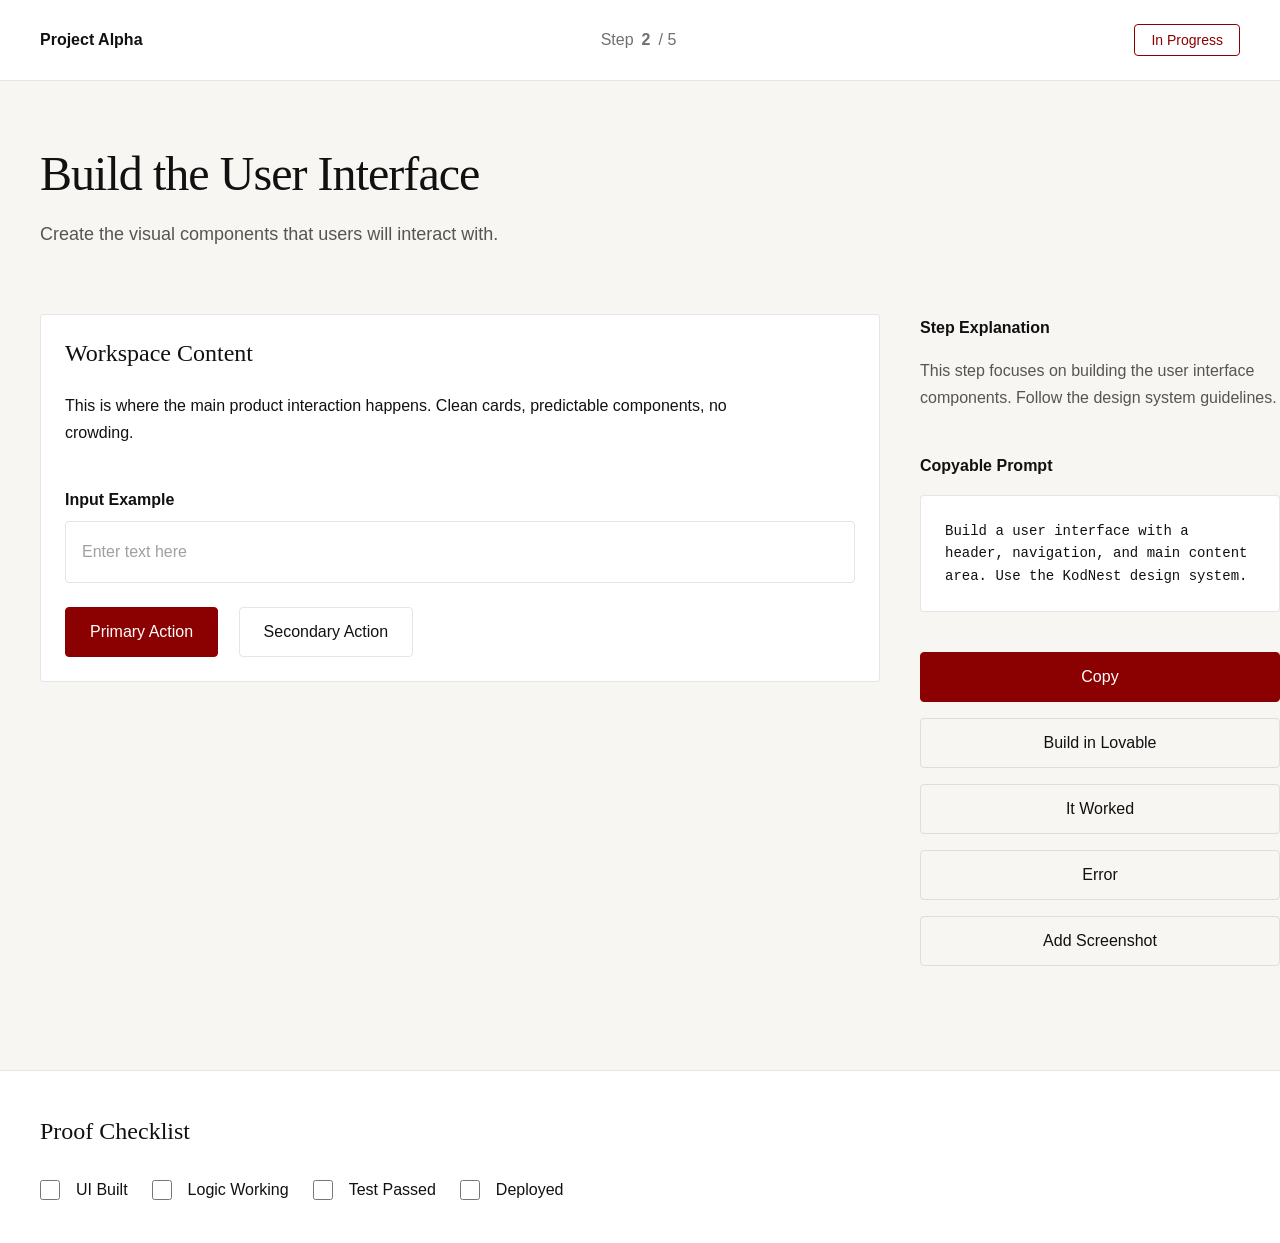
==== index.html @ f84b7b8b "Add index.html for deployment root Co-authored-by: Cursor <cursoragent@cursor.com>" ====
<!DOCTYPE html>
<html lang="en">
<head>
  <meta charset="UTF-8">
  <meta name="viewport" content="width=device-width, initial-scale=1.0">
  <title>KodNest Premium Build System</title>
  <link rel="stylesheet" href="design-system/index.css">
</head>
<body>
  <div class="app-container">
    <!-- Top Bar -->
    <div class="top-bar">
      <div class="top-bar-left">Project Alpha</div>
      <div class="top-bar-center">Step <strong>2</strong> / 5</div>
      <div class="top-bar-right">
        <span class="badge badge-in-progress">In Progress</span>
      </div>
    </div>

    <!-- Context Header -->
    <div class="context-header">
      <h1>Build the User Interface</h1>
      <p class="context-header-subtext">Create the visual components that users will interact with.</p>
    </div>

    <!-- Main Content -->
    <div class="main-content">
      <!-- Primary Workspace -->
      <div class="primary-workspace">
        <div class="card">
          <div class="card-header">
            <h3 class="card-title">Workspace Content</h3>
          </div>
          <div class="card-body">
            <p>This is where the main product interaction happens. Clean cards, predictable components, no crowding.</p>
            
            <div style="margin-top: var(--spacing-lg);">
              <label style="display: block; margin-bottom: var(--spacing-xs); font-weight: 600;">Input Example</label>
              <input type="text" class="input" placeholder="Enter text here">
            </div>

            <div style="margin-top: var(--spacing-md);">
              <button class="btn btn-primary">Primary Action</button>
              <button class="btn btn-secondary" style="margin-left: var(--spacing-sm);">Secondary Action</button>
            </div>
          </div>
        </div>
      </div>

      <!-- Secondary Panel -->
      <div class="secondary-panel">
        <div class="secondary-panel-section">
          <div class="secondary-panel-title">Step Explanation</div>
          <p class="secondary-panel-text">This step focuses on building the user interface components. Follow the design system guidelines.</p>
        </div>

        <div class="secondary-panel-section">
          <div class="secondary-panel-title">Copyable Prompt</div>
          <div class="prompt-box">Build a user interface with a header, navigation, and main content area. Use the KodNest design system.</div>
        </div>

        <div class="secondary-panel-section">
          <div class="secondary-panel-actions">
            <button class="btn btn-primary">Copy</button>
            <button class="btn btn-secondary">Build in Lovable</button>
            <button class="btn btn-secondary">It Worked</button>
            <button class="btn btn-secondary">Error</button>
            <button class="btn btn-secondary">Add Screenshot</button>
          </div>
        </div>
      </div>
    </div>

    <!-- Proof Footer -->
    <div class="proof-footer">
      <div class="proof-footer-title">Proof Checklist</div>
      <div class="proof-checklist">
        <label class="proof-item checkbox">
          <input type="checkbox" class="checkbox-input">
          <span class="checkbox-label">UI Built</span>
        </label>
        <label class="proof-item checkbox">
          <input type="checkbox" class="checkbox-input">
          <span class="checkbox-label">Logic Working</span>
        </label>
        <label class="proof-item checkbox">
          <input type="checkbox" class="checkbox-input">
          <span class="checkbox-label">Test Passed</span>
        </label>
        <label class="proof-item checkbox">
          <input type="checkbox" class="checkbox-input">
          <span class="checkbox-label">Deployed</span>
        </label>
      </div>
    </div>
  </div>
</body>
</html>
---- design-system/index.css ----
/* KodNest Premium Build System - Main Entry Point */

@import './tokens.css';
@import './base.css';
@import './components.css';
@import './layout.css';
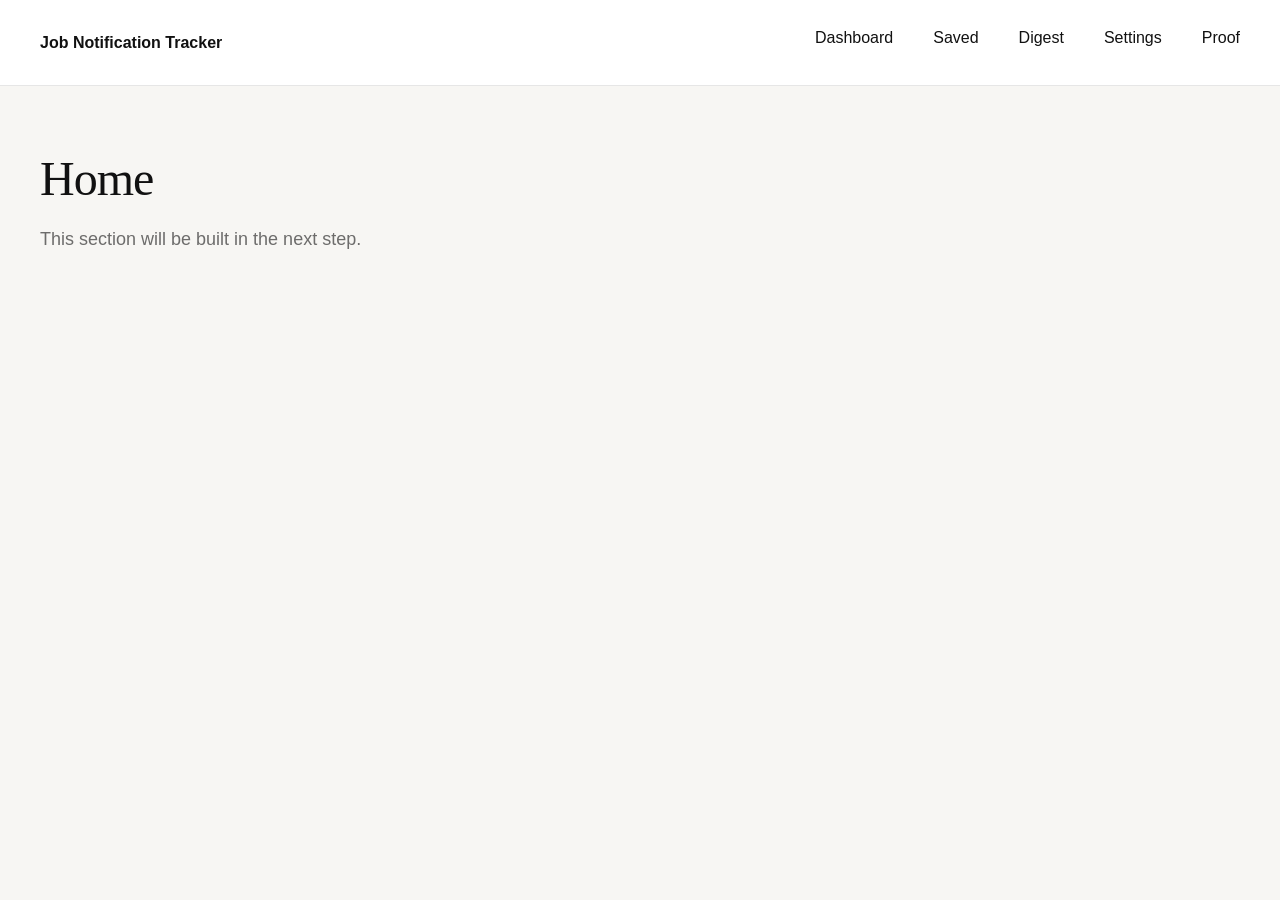
==== commit db70b36d: "Add Job Notification Tracker route skeleton: nav, placeholder pages, mobile menu, SPA config Co-auth" ====
--- a/index.html
+++ b/index.html
@@ -3,96 +3,36 @@
 <head>
   <meta charset="UTF-8">
   <meta name="viewport" content="width=device-width, initial-scale=1.0">
-  <title>KodNest Premium Build System</title>
+  <title>Job Notification Tracker</title>
   <link rel="stylesheet" href="design-system/index.css">
+  <link rel="stylesheet" href="design-system/app.css">
 </head>
 <body>
-  <div class="app-container">
-    <!-- Top Bar -->
-    <div class="top-bar">
-      <div class="top-bar-left">Project Alpha</div>
-      <div class="top-bar-center">Step <strong>2</strong> / 5</div>
-      <div class="top-bar-right">
-        <span class="badge badge-in-progress">In Progress</span>
+  <div class="app-shell">
+    <header class="app-nav">
+      <a href="/" class="app-nav-brand">Job Notification Tracker</a>
+      <nav class="app-nav-links" aria-label="Main">
+        <a class="app-nav-link" href="/dashboard">Dashboard</a>
+        <a class="app-nav-link" href="/saved">Saved</a>
+        <a class="app-nav-link" href="/digest">Digest</a>
+        <a class="app-nav-link" href="/settings">Settings</a>
+        <a class="app-nav-link" href="/proof">Proof</a>
+      </nav>
+      <button type="button" class="app-nav-toggle" id="app-nav-toggle" aria-label="Open menu" aria-expanded="false">
+        <span class="app-nav-toggle-icon" aria-hidden="true">
+          <span></span>
+          <span></span>
+          <span></span>
+        </span>
+      </button>
+    </header>
+    <main id="app-content" class="app-main">
+      <div class="app-placeholder">
+        <h1 class="app-placeholder-title">Home</h1>
+        <p class="app-placeholder-subtext">This section will be built in the next step.</p>
       </div>
-    </div>
-
-    <!-- Context Header -->
-    <div class="context-header">
-      <h1>Build the User Interface</h1>
-      <p class="context-header-subtext">Create the visual components that users will interact with.</p>
-    </div>
-
-    <!-- Main Content -->
-    <div class="main-content">
-      <!-- Primary Workspace -->
-      <div class="primary-workspace">
-        <div class="card">
-          <div class="card-header">
-            <h3 class="card-title">Workspace Content</h3>
-          </div>
-          <div class="card-body">
-            <p>This is where the main product interaction happens. Clean cards, predictable components, no crowding.</p>
-            
-            <div style="margin-top: var(--spacing-lg);">
-              <label style="display: block; margin-bottom: var(--spacing-xs); font-weight: 600;">Input Example</label>
-              <input type="text" class="input" placeholder="Enter text here">
-            </div>
-
-            <div style="margin-top: var(--spacing-md);">
-              <button class="btn btn-primary">Primary Action</button>
-              <button class="btn btn-secondary" style="margin-left: var(--spacing-sm);">Secondary Action</button>
-            </div>
-          </div>
-        </div>
-      </div>
-
-      <!-- Secondary Panel -->
-      <div class="secondary-panel">
-        <div class="secondary-panel-section">
-          <div class="secondary-panel-title">Step Explanation</div>
-          <p class="secondary-panel-text">This step focuses on building the user interface components. Follow the design system guidelines.</p>
-        </div>
-
-        <div class="secondary-panel-section">
-          <div class="secondary-panel-title">Copyable Prompt</div>
-          <div class="prompt-box">Build a user interface with a header, navigation, and main content area. Use the KodNest design system.</div>
-        </div>
-
-        <div class="secondary-panel-section">
-          <div class="secondary-panel-actions">
-            <button class="btn btn-primary">Copy</button>
-            <button class="btn btn-secondary">Build in Lovable</button>
-            <button class="btn btn-secondary">It Worked</button>
-            <button class="btn btn-secondary">Error</button>
-            <button class="btn btn-secondary">Add Screenshot</button>
-          </div>
-        </div>
-      </div>
-    </div>
-
-    <!-- Proof Footer -->
-    <div class="proof-footer">
-      <div class="proof-footer-title">Proof Checklist</div>
-      <div class="proof-checklist">
-        <label class="proof-item checkbox">
-          <input type="checkbox" class="checkbox-input">
-          <span class="checkbox-label">UI Built</span>
-        </label>
-        <label class="proof-item checkbox">
-          <input type="checkbox" class="checkbox-input">
-          <span class="checkbox-label">Logic Working</span>
-        </label>
-        <label class="proof-item checkbox">
-          <input type="checkbox" class="checkbox-input">
-          <span class="checkbox-label">Test Passed</span>
-        </label>
-        <label class="proof-item checkbox">
-          <input type="checkbox" class="checkbox-input">
-          <span class="checkbox-label">Deployed</span>
-        </label>
-      </div>
-    </div>
+    </main>
   </div>
+  <script src="js/app.js"></script>
 </body>
 </html>
--- a/design-system/app.css
+++ b/design-system/app.css
@@ -0,0 +1,173 @@
+/* KodNest Premium Build System - Job Notification Tracker App Shell */
+
+/* App layout */
+.app-shell {
+  min-height: 100vh;
+  display: flex;
+  flex-direction: column;
+  background-color: var(--color-background);
+}
+
+/* Top navigation bar */
+.app-nav {
+  display: flex;
+  align-items: center;
+  justify-content: space-between;
+  padding: var(--spacing-md) var(--spacing-lg);
+  background-color: #FFFFFF;
+  border-bottom: var(--border-width) solid var(--border-color);
+}
+
+.app-nav-brand {
+  font-family: var(--font-body);
+  font-size: var(--font-size-body);
+  font-weight: 600;
+  color: var(--color-text-primary);
+  text-decoration: none;
+  transition: color var(--transition-speed) var(--transition-easing);
+}
+
+.app-nav-brand:hover {
+  color: var(--color-accent);
+}
+
+.app-nav-links {
+  display: flex;
+  align-items: center;
+  gap: var(--spacing-lg);
+}
+
+.app-nav-links a {
+  font-family: var(--font-body);
+  font-size: var(--font-size-body);
+  color: var(--color-text-primary);
+  text-decoration: none;
+  padding-bottom: var(--spacing-xs);
+  border-bottom: 2px solid transparent;
+  transition: border-color var(--transition-speed) var(--transition-easing),
+              color var(--transition-speed) var(--transition-easing);
+}
+
+.app-nav-links a:hover {
+  color: var(--color-accent);
+}
+
+.app-nav-links a.active {
+  color: var(--color-accent);
+  border-bottom-color: var(--color-accent);
+}
+
+/* Hamburger (mobile) */
+.app-nav-toggle {
+  display: none;
+  align-items: center;
+  justify-content: center;
+  width: 40px;
+  height: 40px;
+  padding: 0;
+  background: none;
+  border: var(--border-width) solid var(--border-color);
+  border-radius: var(--border-radius);
+  cursor: pointer;
+  color: var(--color-text-primary);
+  transition: border-color var(--transition-speed) var(--transition-easing),
+              background-color var(--transition-speed) var(--transition-easing);
+}
+
+.app-nav-toggle:hover {
+  border-color: var(--color-accent);
+  background-color: rgba(139, 0, 0, 0.05);
+}
+
+.app-nav-toggle-icon {
+  display: flex;
+  flex-direction: column;
+  gap: 5px;
+}
+
+.app-nav-toggle-icon span {
+  display: block;
+  width: 20px;
+  height: 2px;
+  background-color: var(--color-text-primary);
+  transition: transform var(--transition-speed) var(--transition-easing);
+}
+
+.app-nav-toggle[aria-expanded="true"] .app-nav-toggle-icon span:nth-child(1) {
+  transform: translateY(7px) rotate(45deg);
+}
+
+.app-nav-toggle[aria-expanded="true"] .app-nav-toggle-icon span:nth-child(2) {
+  opacity: 0;
+}
+
+.app-nav-toggle[aria-expanded="true"] .app-nav-toggle-icon span:nth-child(3) {
+  transform: translateY(-7px) rotate(-45deg);
+}
+
+/* Main content area */
+.app-main {
+  flex: 1;
+  padding: var(--spacing-xl) var(--spacing-lg);
+}
+
+.app-placeholder {
+  max-width: var(--max-width-text);
+}
+
+.app-placeholder-title {
+  font-family: var(--font-heading);
+  font-size: var(--font-size-heading-xl);
+  font-weight: 400;
+  line-height: var(--line-height-heading);
+  color: var(--color-text-primary);
+  margin: 0 0 var(--spacing-sm);
+}
+
+.app-placeholder-subtext {
+  font-family: var(--font-body);
+  font-size: var(--font-size-body-lg);
+  line-height: var(--line-height-body-lg);
+  color: rgba(17, 17, 17, 0.6);
+  margin: 0;
+}
+
+/* Responsive: collapse nav into hamburger */
+@media (max-width: 768px) {
+  .app-nav-toggle {
+    display: flex;
+  }
+
+  .app-nav-links {
+    position: absolute;
+    top: 100%;
+    left: 0;
+    right: 0;
+    flex-direction: column;
+    align-items: stretch;
+    padding: var(--spacing-md);
+    background-color: #FFFFFF;
+    border-bottom: var(--border-width) solid var(--border-color);
+    gap: 0;
+    display: none;
+  }
+
+  .app-nav-links.is-open {
+    display: flex;
+  }
+
+  .app-nav-links a {
+    padding: var(--spacing-sm) var(--spacing-md);
+    border-bottom: none;
+    border-left: 3px solid transparent;
+  }
+
+  .app-nav-links a.active {
+    border-left-color: var(--color-accent);
+    border-bottom-color: transparent;
+  }
+
+  .app-nav {
+    position: relative;
+  }
+}
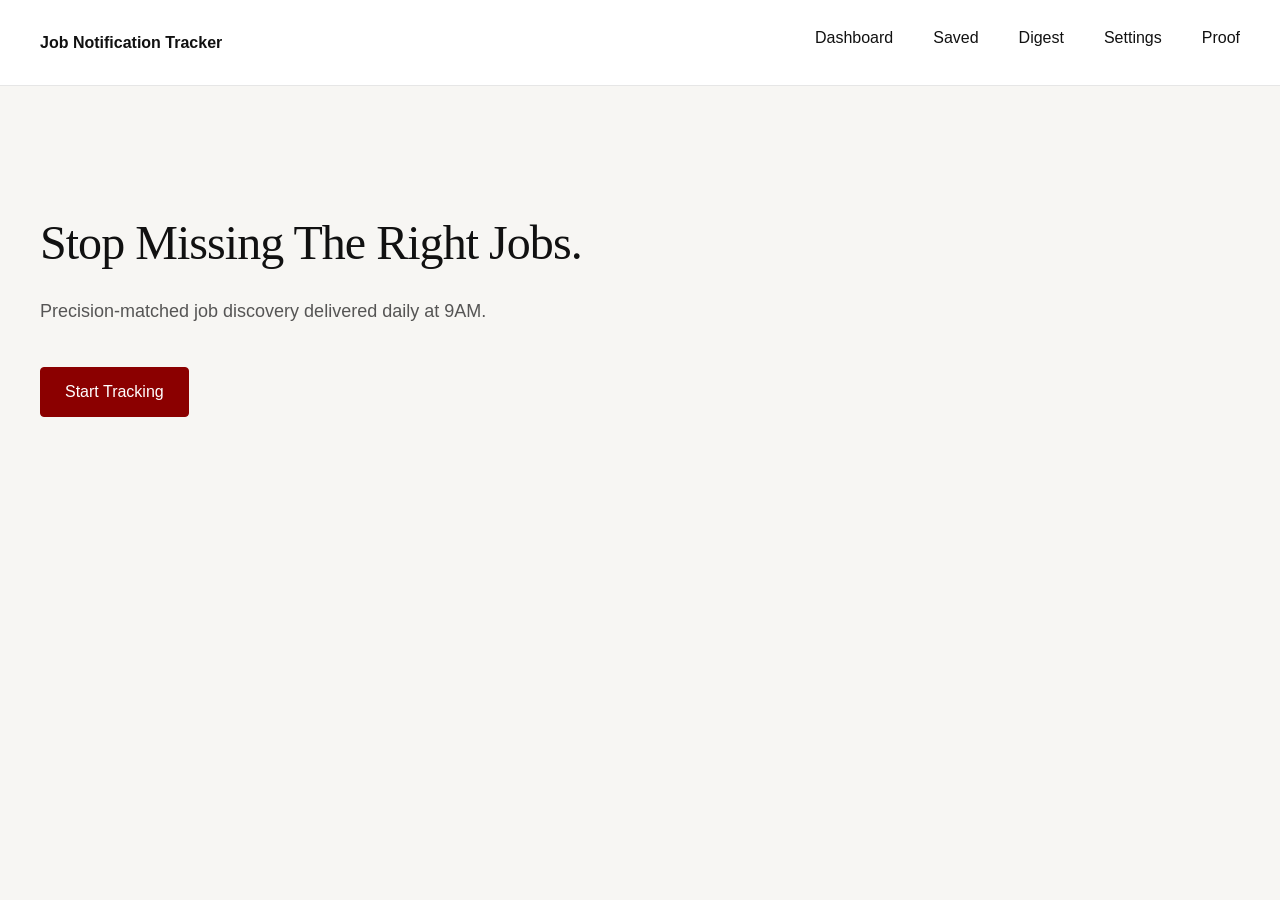
==== commit 8d06b8d4: "Add premium app skeleton: landing, settings placeholders, empty states, proof Co-authored-by: Cursor" ====
--- a/index.html
+++ b/index.html
@@ -27,9 +27,10 @@
       </button>
     </header>
     <main id="app-content" class="app-main">
-      <div class="app-placeholder">
-        <h1 class="app-placeholder-title">Home</h1>
-        <p class="app-placeholder-subtext">This section will be built in the next step.</p>
+      <div class="landing">
+        <h1 class="landing-headline">Stop Missing The Right Jobs.</h1>
+        <p class="landing-subtext">Precision-matched job discovery delivered daily at 9AM.</p>
+        <a href="/settings" class="btn btn-primary landing-cta">Start Tracking</a>
       </div>
     </main>
   </div>
--- a/design-system/app.css
+++ b/design-system/app.css
@@ -132,6 +132,115 @@
   margin: 0;
 }
 
+/* Landing page */
+.landing {
+  max-width: var(--max-width-text);
+  padding: var(--spacing-xl) 0;
+}
+
+.landing-headline {
+  font-family: var(--font-heading);
+  font-size: var(--font-size-heading-xl);
+  font-weight: 400;
+  line-height: var(--line-height-heading);
+  color: var(--color-text-primary);
+  margin: 0 0 var(--spacing-md);
+}
+
+.landing-subtext {
+  font-family: var(--font-body);
+  font-size: var(--font-size-body-lg);
+  line-height: var(--line-height-body-lg);
+  color: rgba(17, 17, 17, 0.7);
+  margin: 0 0 var(--spacing-lg);
+}
+
+.landing-cta {
+  display: inline-block;
+}
+
+/* Settings form */
+.settings-page {
+  max-width: var(--max-width-text);
+}
+
+.settings-page h1 {
+  font-family: var(--font-heading);
+  font-size: var(--font-size-heading-xl);
+  font-weight: 400;
+  margin: 0 0 var(--spacing-lg);
+  color: var(--color-text-primary);
+}
+
+.settings-form {
+  display: flex;
+  flex-direction: column;
+  gap: var(--spacing-lg);
+}
+
+.form-group {
+  display: flex;
+  flex-direction: column;
+  gap: var(--spacing-xs);
+}
+
+.form-group label {
+  font-family: var(--font-body);
+  font-size: var(--font-size-body);
+  font-weight: 600;
+  color: var(--color-text-primary);
+}
+
+.form-group .input,
+.form-group select.input {
+  max-width: 100%;
+}
+
+/* Empty states (premium) */
+.app-empty-state {
+  max-width: var(--max-width-text);
+  padding: var(--spacing-xl) 0;
+}
+
+.app-empty-state-title {
+  font-family: var(--font-heading);
+  font-size: var(--font-size-heading-lg);
+  font-weight: 400;
+  line-height: var(--line-height-heading);
+  color: var(--color-text-primary);
+  margin: 0 0 var(--spacing-sm);
+}
+
+.app-empty-state-text {
+  font-family: var(--font-body);
+  font-size: var(--font-size-body-lg);
+  line-height: var(--line-height-body-lg);
+  color: rgba(17, 17, 17, 0.6);
+  margin: 0;
+}
+
+/* Proof placeholder */
+.proof-placeholder {
+  max-width: var(--max-width-text);
+  padding: var(--spacing-xl) 0;
+}
+
+.proof-placeholder h1 {
+  font-family: var(--font-heading);
+  font-size: var(--font-size-heading-xl);
+  font-weight: 400;
+  margin: 0 0 var(--spacing-sm);
+  color: var(--color-text-primary);
+}
+
+.proof-placeholder p {
+  font-family: var(--font-body);
+  font-size: var(--font-size-body-lg);
+  line-height: var(--line-height-body-lg);
+  color: rgba(17, 17, 17, 0.6);
+  margin: 0;
+}
+
 /* Responsive: collapse nav into hamburger */
 @media (max-width: 768px) {
   .app-nav-toggle {
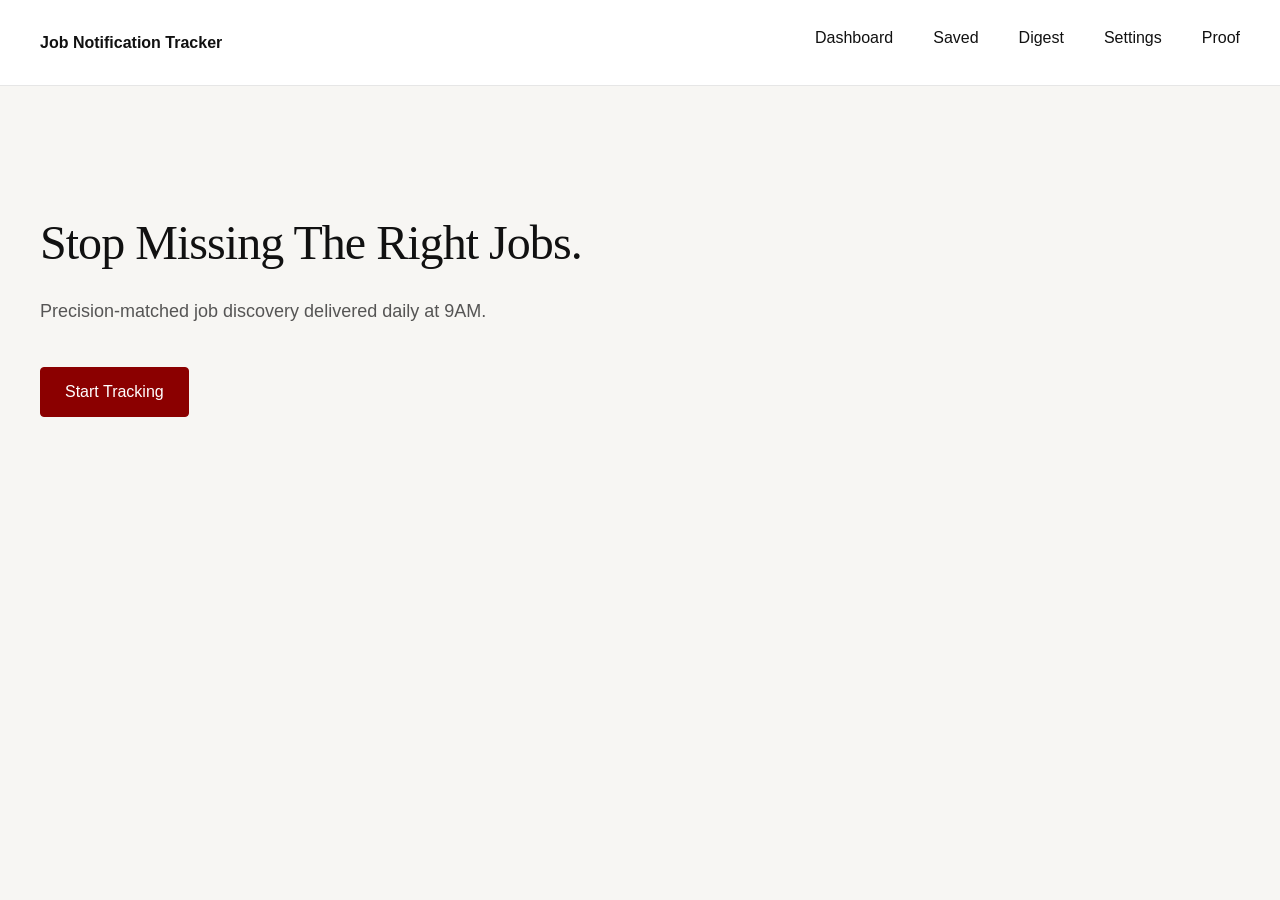
==== commit 92ce6495: "feat: enhance job board functionality and update data" ====
--- a/index.html
+++ b/index.html
@@ -34,6 +34,7 @@
       </div>
     </main>
   </div>
+  <script src="js/jobs-data.js"></script>
   <script src="js/app.js"></script>
 </body>
 </html>
--- a/design-system/app.css
+++ b/design-system/app.css
@@ -239,6 +239,223 @@
   line-height: var(--line-height-body-lg);
   color: rgba(17, 17, 17, 0.6);
   margin: 0;
+}
+
+/* Filter bar */
+.filter-bar {
+  display: flex;
+  flex-wrap: wrap;
+  gap: var(--spacing-sm);
+  align-items: center;
+  margin-bottom: var(--spacing-lg);
+  padding: var(--spacing-md);
+  background-color: #FFFFFF;
+  border: var(--border-width) solid var(--border-color);
+  border-radius: var(--border-radius);
+}
+
+.filter-bar .input,
+.filter-bar select.input {
+  min-width: 120px;
+  max-width: 180px;
+}
+
+.filter-bar label {
+  font-family: var(--font-body);
+  font-size: var(--font-size-body);
+  font-weight: 600;
+  color: var(--color-text-primary);
+  margin-right: var(--spacing-xs);
+}
+
+.filter-group {
+  display: flex;
+  align-items: center;
+  gap: var(--spacing-xs);
+}
+
+/* Job cards */
+.dashboard-page h1,
+.saved-page h1 {
+  font-family: var(--font-heading);
+  font-size: var(--font-size-heading-xl);
+  font-weight: 400;
+  margin: 0 0 var(--spacing-lg);
+  color: var(--color-text-primary);
+}
+
+.jobs-list {
+  display: flex;
+  flex-direction: column;
+  gap: var(--spacing-md);
+}
+
+.job-card {
+  background-color: #FFFFFF;
+  border: var(--border-width) solid var(--border-color);
+  border-radius: var(--border-radius);
+  padding: var(--spacing-md);
+  transition: border-color var(--transition-speed) var(--transition-easing);
+}
+
+.job-card:hover {
+  border-color: rgba(17, 17, 17, 0.2);
+}
+
+.job-card-title {
+  font-family: var(--font-heading);
+  font-size: var(--font-size-heading-sm);
+  font-weight: 400;
+  margin: 0 0 var(--spacing-xs);
+  color: var(--color-text-primary);
+}
+
+.job-card-company {
+  font-family: var(--font-body);
+  font-size: var(--font-size-body);
+  font-weight: 600;
+  color: var(--color-text-primary);
+  margin-bottom: var(--spacing-xs);
+}
+
+.job-card-meta {
+  font-family: var(--font-body);
+  font-size: var(--font-size-body);
+  color: rgba(17, 17, 17, 0.7);
+  margin-bottom: var(--spacing-sm);
+}
+
+.job-card-footer {
+  display: flex;
+  flex-wrap: wrap;
+  align-items: center;
+  gap: var(--spacing-sm);
+  margin-top: var(--spacing-md);
+  padding-top: var(--spacing-md);
+  border-top: var(--border-width) solid var(--border-color);
+}
+
+.job-card-badges {
+  display: flex;
+  flex-wrap: wrap;
+  gap: var(--spacing-xs);
+  align-items: center;
+}
+
+.job-source-badge {
+  display: inline-flex;
+  padding: var(--spacing-xs) var(--spacing-sm);
+  font-family: var(--font-body);
+  font-size: 0.75rem;
+  line-height: 1;
+  border-radius: var(--border-radius);
+  border: var(--border-width) solid var(--border-color);
+  background-color: var(--color-background);
+  color: var(--color-text-primary);
+}
+
+.job-posted {
+  font-family: var(--font-body);
+  font-size: 0.875rem;
+  color: rgba(17, 17, 17, 0.5);
+}
+
+.job-card-actions {
+  display: flex;
+  flex-wrap: wrap;
+  gap: var(--spacing-sm);
+  margin-left: auto;
+}
+
+.job-card-footer {
+  flex-wrap: wrap;
+}
+
+.job-card-footer .job-card-badges {
+  flex: 1;
+  min-width: 0;
+}
+
+/* Modal */
+.modal-overlay {
+  position: fixed;
+  inset: 0;
+  background-color: rgba(17, 17, 17, 0.4);
+  display: flex;
+  align-items: center;
+  justify-content: center;
+  padding: var(--spacing-lg);
+  z-index: 1000;
+  transition: opacity var(--transition-speed) var(--transition-easing);
+}
+
+.modal-overlay.is-hidden {
+  opacity: 0;
+  pointer-events: none;
+}
+
+.modal {
+  background-color: #FFFFFF;
+  border: var(--border-width) solid var(--border-color);
+  border-radius: var(--border-radius);
+  padding: var(--spacing-lg);
+  max-width: 560px;
+  width: 100%;
+  max-height: 85vh;
+  overflow-y: auto;
+}
+
+.modal-title {
+  font-family: var(--font-heading);
+  font-size: var(--font-size-heading-md);
+  font-weight: 400;
+  margin: 0 0 var(--spacing-sm);
+  color: var(--color-text-primary);
+}
+
+.modal-company {
+  font-family: var(--font-body);
+  font-size: var(--font-size-body);
+  font-weight: 600;
+  color: var(--color-text-primary);
+  margin-bottom: var(--spacing-md);
+}
+
+.modal-description {
+  font-family: var(--font-body);
+  font-size: var(--font-size-body);
+  line-height: var(--line-height-body);
+  color: var(--color-text-primary);
+  margin-bottom: var(--spacing-md);
+}
+
+.modal-skills-title {
+  font-family: var(--font-body);
+  font-size: var(--font-size-body);
+  font-weight: 600;
+  margin-bottom: var(--spacing-xs);
+  color: var(--color-text-primary);
+}
+
+.modal-skills {
+  display: flex;
+  flex-wrap: wrap;
+  gap: var(--spacing-xs);
+  margin-bottom: var(--spacing-md);
+}
+
+.modal-skill-tag {
+  padding: var(--spacing-xs) var(--spacing-sm);
+  font-family: var(--font-body);
+  font-size: 0.875rem;
+  border-radius: var(--border-radius);
+  border: var(--border-width) solid var(--border-color);
+  background-color: var(--color-background);
+  color: var(--color-text-primary);
+}
+
+.modal-close {
+  margin-top: var(--spacing-md);
 }
 
 /* Responsive: collapse nav into hamburger */
